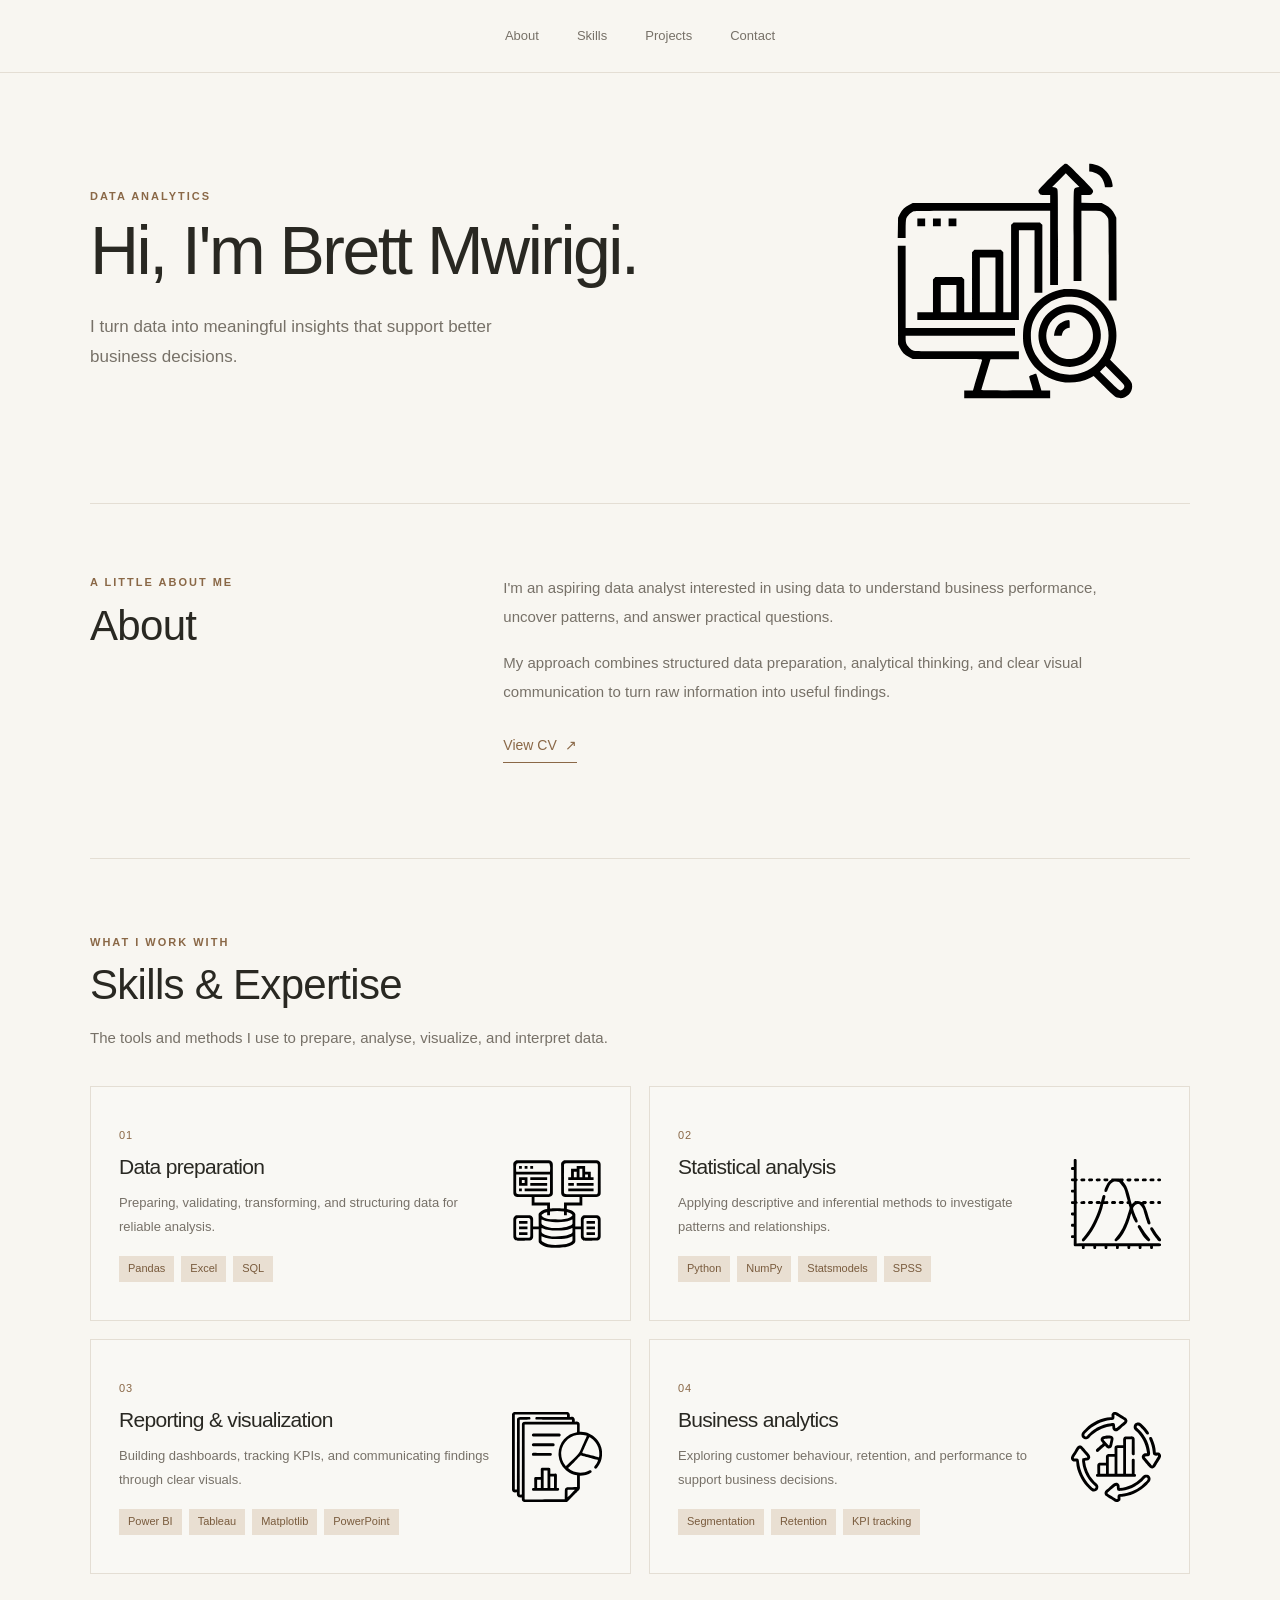
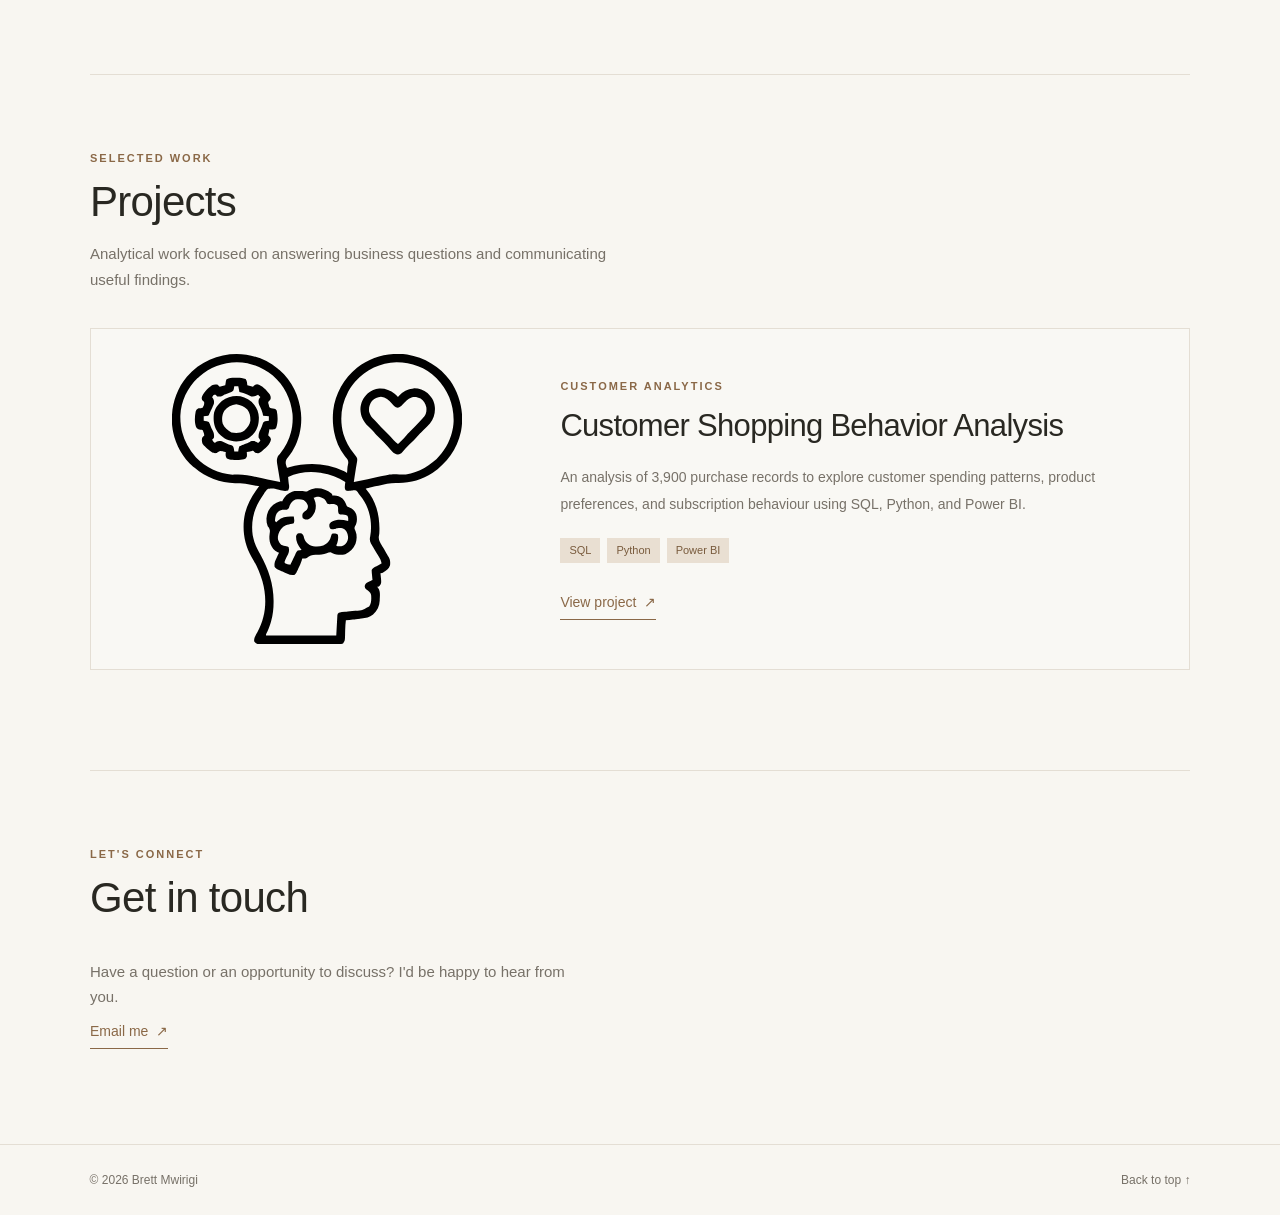
==== index.html @ 51bfefbe "First commit of portfolio website" ====
<!DOCTYPE html>
<html lang="en">
<head>
    <meta charset="UTF-8">
    <meta name="viewport" content="width=device-width, initial-scale=1.0">

    <title>Brett Mwirigi | Data Analyst Portfolio</title>
    <meta name="description" content="Brett Mwirigi's data analytics portfolio, featuring projects in data preparation, statistical analysis, visualization, and business analytics.">

    <link rel="stylesheet" href="portfolio.css">
    <script src="portfolio.js" defer></script>
</head>

<body>

    <!-- Navigation -->
    <header class="site-header">
        <nav class="navigation" aria-label="Main navigation">
            <a href="#about">About</a>
            <a href="#skills">Skills</a>
            <a href="#projects">Projects</a>
            <a href="#contact">Contact</a>
        </nav>
    </header>


    <main>

        <!-- Home / Hero -->
        <section class="hero section" id="home">
            <div class="hero-content">
                <p class="eyebrow">DATA ANALYTICS</p>

                <h1>Hi, I'm Brett Mwirigi.</h1>

                <p class="hero-description">
                    I turn data into meaningful insights that support
                    better business decisions.
                </p>
            </div>

            <div class="hero-illustration">
                <!-- Analytics illustration will be added here -->
                <img
                    src="images/hero_section_image.svg"
                    alt="Data analytics illustration featuring charts and graphs"
                >
            </div>
        </section>


        <!-- About -->
        <section class="about section" id="about">
            <div class="section-heading">
                <p class="eyebrow">A LITTLE ABOUT ME</p>
                <h2>About</h2>
            </div>

            <div class="about-content">
                <p>
                    I'm an aspiring data analyst interested in using data
                    to understand business performance, uncover patterns,
                    and answer practical questions.
                </p>

                <p>
                    My approach combines structured data preparation,
                    analytical thinking, and clear visual communication
                    to turn raw information into useful findings.
                </p>

                <a
                    class="text-link"
                    href="#"
                    target="_blank"
                    rel="noopener noreferrer"
                    aria-label="View my CV"
                >
                    View CV <span aria-hidden="true">↗</span>
                </a>
            </div>
        </section>


        <!-- Skills -->
        <section class="skills section" id="skills">
            <div class="section-heading">
                <p class="eyebrow">WHAT I WORK WITH</p>
                <h2>Skills &amp; Expertise</h2>
                <p class="section-description">
                    The tools and methods I use to prepare, analyse,
                    visualize, and interpret data.
                </p>
            </div>

            <div class="skills-grid">

                <!-- Skill 01 -->
                <article class="skill-card">
                    <div class="skill-copy">
                        <p class="skill-number">01</p>
                        <h3>Data preparation</h3>

                        <p class="skill-description">
                            Preparing, validating, transforming, and
                            structuring data for reliable analysis.
                        </p>

                        <div class="skill-tags">
                            <span>Pandas</span>
                            <span>Excel</span>
                            <span>SQL</span>
                        </div>
                    </div>

                    <div class="skill-illustration">
                        <!-- Data preparation illustration -->
                        <img
                        src="images/data_preparation.svg"
                        alt="Data preparation illustration"
                        >
                    </div>
                </article>


                <!-- Skill 02 -->
                <article class="skill-card">
                    <div class="skill-copy">
                        <p class="skill-number">02</p>
                        <h3>Statistical analysis</h3>

                        <p class="skill-description">
                            Applying descriptive and inferential methods
                            to investigate patterns and relationships.
                        </p>

                        <div class="skill-tags">
                            <span>Python</span>
                            <span>NumPy</span>
                            <span>Statsmodels</span>
                            <span>SPSS</span>
                        </div>
                    </div>

                    <div class="skill-illustration">
                        <!-- Statistical analysis illustration -->
                        <img
                        src="images/statistical_analysis.svg"
                        alt="Statistical  analysis illustration"
                        >
                    </div>
                </article>


                <!-- Skill 03 -->
                <article class="skill-card">
                    <div class="skill-copy">
                        <p class="skill-number">03</p>
                        <h3>Reporting &amp; visualization</h3>

                        <p class="skill-description">
                            Building dashboards, tracking KPIs, and
                            communicating findings through clear visuals.
                        </p>

                        <div class="skill-tags">
                            <span>Power BI</span>
                            <span>Tableau</span>
                            <span>Matplotlib</span>
                            <span>PowerPoint</span>
                        </div>
                    </div>

                    <div class="skill-illustration">
                        <!-- Reporting and visualization illustration -->
                        <img
                        src="images/reporting_visualization.svg"
                        alt="Reporting and visualization illustration"
                        >
                    </div>
                </article>


                <!-- Skill 04 -->
                <article class="skill-card">
                    <div class="skill-copy">
                        <p class="skill-number">04</p>
                        <h3>Business analytics</h3>

                        <p class="skill-description">
                            Exploring customer behaviour, retention,
                            and performance to support business decisions.
                        </p>

                        <div class="skill-tags">
                            <span>Segmentation</span>
                            <span>Retention</span>
                            <span>KPI tracking</span>
                        </div>
                    </div>

                    <div class="skill-illustration">
                        <!-- Business analytics illustration -->
                        <img
                        src="images/business_analytics.svg"
                        alt="Business analytics illustration"
                        >
                    </div>
                </article>

            </div>
        </section>


        <!-- Projects -->
        <section class="projects section" id="projects">
            <div class="section-heading">
                <p class="eyebrow">SELECTED WORK</p>
                <h2>Projects</h2>
                <p class="section-description">
                    Analytical work focused on answering business
                    questions and communicating useful findings.
                </p>
            </div>

            <article class="project-card">

                <a
                    class="project-image"
                    href="project_1.html"
                    target="_blank"
                    rel="noopener noreferrer"
                    aria-label="Open Customer Shopping Behavior Analysis project"
                >
                    <!-- Project preview image -->
                    <img
                        src="images/customer_behavior.svg"
                        alt="Analytics report illustration representing the customer shopping behavior project"
                    >
                </a>

                <div class="project-details">
                    <p class="eyebrow">CUSTOMER ANALYTICS</p>

                    <h3>Customer Shopping Behavior Analysis</h3>

                    <p class="project-description">
                        An analysis of 3,900 purchase records to explore
                        customer spending patterns, product preferences,
                        and subscription behaviour using SQL, Python,
                        and Power BI.
                    </p>

                    <div class="skill-tags project-tags">
                        <span>SQL</span>
                        <span>Python</span>
                        <span>Power BI</span>
                    </div>

                    <a
                        class="text-link"
                        href="project_1.html"
                        target="_blank"
                        rel="noopener noreferrer"
                    >
                        View project <span aria-hidden="true">↗</span>
                    </a>
                </div>

            </article>
        </section>


        <!-- Contact -->
        <section class="contact section" id="contact">
            <div class="section-heading">
                <p class="eyebrow">LET'S CONNECT</p>
                <h2>Get in touch</h2>
            </div>

            <p class="contact-description">
                Have a question or an opportunity to discuss?
                I'd be happy to hear from you.
            </p>

            <a class="text-link" href="mailto:YOUR_EMAIL_HERE">
                Email me <span aria-hidden="true">↗</span>
            </a>
        </section>

    </main>


    <!-- Footer -->
    <footer class="site-footer">
        <p>© <span id="current-year"></span> Brett Mwirigi</p>
        <a href="#home">Back to top ↑</a>
    </footer>

</body>
</html>
---- portfolio.css ----
/* ========================================
   1. GLOBAL SETTINGS
======================================== */

:root {
    --background: #f8f6f1;
    --surface: #f2eee7;
    --text: #292822;
    --muted: #777168;
    --accent: #8a6847;
    --accent-light: #e9dfd2;
    --border: #e4ded4;

    --content-width: 1100px;
    --page-gutter: 7%;
}

* {
    box-sizing: border-box;
    margin: 0;
    padding: 0;
}

html {
    scroll-behavior: smooth;
    scroll-padding-top: 90px;
}

body {
    background: var(--background);
    color: var(--text);
    font-family: Arial, Helvetica, sans-serif;
    font-size: 16px;
    line-height: 1.7;
    -webkit-font-smoothing: antialiased;
}

a {
    color: inherit;
    text-decoration: none;
}

img {
    display: block;
    max-width: 100%;
}

::selection {
    background: var(--accent-light);
    color: var(--text);
}


/* ========================================
   2. SHARED LAYOUT
======================================== */

.section {
    width: min(
        var(--content-width),
        calc(100% - var(--page-gutter) * 2)
    );
    margin-inline: auto;
}

.section-heading {
    margin-bottom: 36px;
}

.eyebrow {
    margin-bottom: 10px;
    color: var(--accent);
    font-size: 11px;
    font-weight: 700;
    letter-spacing: 2px;
    line-height: 1.5;
    text-transform: uppercase;
}

h1,
h2,
h3 {
    color: var(--text);
    font-weight: 500;
    line-height: 1.2;
    letter-spacing: -0.7px;
}

h2 {
    font-size: clamp(30px, 4vw, 42px);
}

.section-description {
    max-width: 540px;
    margin-top: 14px;
    color: var(--muted);
    font-size: 15px;
}


/* ========================================
   3. NAVIGATION
======================================== */

.site-header {
    position: sticky;
    top: 0;
    z-index: 10;
    background: rgba(248, 246, 241, 0.96);
    border-bottom: 1px solid var(--border);
}

.navigation {
    display: flex;
    justify-content: center;
    align-items: center;
    gap: 38px;
    min-height: 72px;
    padding: 14px 24px;
}

.navigation a {
    position: relative;
    color: var(--muted);
    font-size: 13px;
    transition: color 180ms ease;
}

.navigation a::after {
    position: absolute;
    right: 0;
    bottom: -5px;
    left: 0;
    height: 1px;
    background: var(--accent);
    content: "";
    transform: scaleX(0);
    transform-origin: left;
    transition: transform 180ms ease;
}

.navigation a:hover {
    color: var(--text);
}

.navigation a:hover::after {
    transform: scaleX(1);
}


/* ========================================
   4. HERO / HOMEPAGE INTRODUCTION
======================================== */

.hero {
    display: grid;
    grid-template-columns: minmax(0, 1.35fr) minmax(150px, 0.65fr);
    align-items: center;
    gap: 50px;
    min-height: 430px;
    padding-top: 65px;
    padding-bottom: 80px;
}

.hero-content {
    max-width: 650px;
}

.hero h1 {
    max-width: 650px;
    font-size: clamp(42px, 6vw, 68px);
    letter-spacing: -2.5px;
    line-height: 1.08;
}

.hero-description {
    max-width: 470px;
    margin-top: 24px;
    color: var(--muted);
    font-size: 17px;
    line-height: 1.8;
}

/* Small, supporting illustration — not a large hero graphic. */

.hero-illustration {
    display: flex;
    justify-content: center;
    align-items: center;
    width: 100%;
    max-width: 250px;
    justify-self: end;
    transform: translateX(-50px)
}

.hero-illustration img {
    width: 100%;
    max-height: 250px;
    object-fit: contain;
}


/* ========================================
   5. ABOUT
======================================== */

.about {
    display: grid;
    grid-template-columns: 1fr 2fr;
    gap: 70px;
    padding-top: 70px;
    padding-bottom: 95px;
    border-top: 1px solid var(--border);
}

.about .section-heading {
    margin-bottom: 0;
}

.about-content {
    max-width: 620px;
}

.about-content p {
    margin-bottom: 18px;
    color: var(--muted);
    font-size: 15px;
    line-height: 1.9;
}

.text-link {
    display: inline-flex;
    align-items: center;
    gap: 8px;
    width: fit-content;
    margin-top: 10px;
    padding-bottom: 4px;
    border-bottom: 1px solid var(--accent);
    color: var(--accent);
    font-size: 14px;
    transition: color 180ms ease, border-color 180ms ease;
}

.text-link:hover {
    color: var(--text);
    border-color: var(--text);
}

.text-link span {
    transition: transform 180ms ease;
}

.text-link:hover span {
    transform: translate(2px, -2px);
}


/* ========================================
   6. SKILLS
======================================== */

.skills {
    padding-top: 75px;
    padding-bottom: 100px;
    border-top: 1px solid var(--border);
}

.skills-grid {
    display: grid;
    grid-template-columns: repeat(2, minmax(0, 1fr));
    gap: 18px;
}

.skill-card {
    display: grid;
    grid-template-columns: minmax(0, 1fr) 90px;
    align-items: center;
    gap: 18px;
    min-height: 235px;
    padding: 28px;
    border: 1px solid var(--border);
    background: rgba(255, 255, 255, 0.17);
    transition: border-color 200ms ease,
                background-color 200ms ease;
}

.skill-card:hover {
    border-color: #cdbba7;
    background: rgba(255, 255, 255, 0.42);
}

.skill-copy {
    min-width: 0;
}

.skill-number {
    margin-bottom: 10px;
    color: var(--accent);
    font-size: 11px;
    letter-spacing: 1px;
}

.skill-card h3 {
    margin-bottom: 12px;
    font-size: 21px;
}

.skill-description {
    margin-bottom: 18px;
    color: var(--muted);
    font-size: 13px;
    line-height: 1.8;
}

.skill-tags {
    display: flex;
    flex-wrap: wrap;
    gap: 7px;
}

.skill-tags span {
    display: inline-block;
    padding: 4px 9px;
    background: var(--accent-light);
    color: #795b3d;
    font-size: 11px;
    line-height: 1.6;
}

.skill-illustration {
    display: flex;
    justify-content: center;
    align-items: center;
    width: 90px;
    min-height: 100px;
}

.skill-illustration img {
    width: 100%;
    max-height: 105px;
    object-fit: contain;
}


/* ========================================
   7. PROJECTS
======================================== */

.projects {
    padding-top: 75px;
    padding-bottom: 100px;
    border-top: 1px solid var(--border);
}

.project-card {
    display: grid;
    grid-template-columns: 2fr 3fr;
    align-items: stretch;
    gap: 42px;
    padding: 25px;
    border: 1px solid var(--border);
    background: rgba(255, 255, 255, 0.18);
    transition: border-color 200ms ease;
}

.project-card:hover {
    border-color: #cdbba7;
}

.project-image {
    display: flex;
    justify-content: center;
    align-items: center;
    height: 290px;
    overflow: hidden;
    background: transparent;
}

.project-image-placeholder {
    display: flex;
    justify-content: center;
    align-items: center;
    width: 100%;
    height: 290px;
    color: var(--accent);
    font-size: 12px;
    letter-spacing: 2px;
}

/* Actual project preview images will use this styling. */

.project-image img {
    width: 100%;
    height: 100%;
    object-fit: contain;
    object-position: center;
    transition: transform 350ms ease;
}

.project-image:hover img {
    transform: scale(1.025);
}

.project-details {
    display: flex;
    flex-direction: column;
    align-items: flex-start;
    justify-content: center;
    padding: 18px 10px 18px 0;
}

.project-details h3 {
    margin-bottom: 18px;
    font-size: clamp(23px, 3vw, 31px);
    line-height: 1.35;
}

.project-description {
    margin-bottom: 20px;
    color: var(--muted);
    font-size: 14px;
    line-height: 1.9;
}

.project-tags {
    margin-bottom: 18px;
}


/* ========================================
   8. CONTACT
======================================== */

.contact {
    padding-top: 75px;
    padding-bottom: 95px;
    border-top: 1px solid var(--border);
}

.contact-description {
    max-width: 500px;
    margin-top: 18px;
    color: var(--muted);
    font-size: 15px;
}


/* ========================================
   9. FOOTER
======================================== */

.site-footer {
    display: flex;
    justify-content: space-between;
    align-items: center;
    gap: 20px;
    padding: 25px var(--page-gutter);
    border-top: 1px solid var(--border);
    color: var(--muted);
    font-size: 12px;
}

.site-footer a {
    transition: color 180ms ease;
}

.site-footer a:hover {
    color: var(--accent);
}


/* ========================================
   10. RESPONSIVE LAYOUT
======================================== */

@media (max-width: 800px) {
    .hero {
        grid-template-columns: minmax(0, 1fr) 150px;
        gap: 25px;
        min-height: 370px;
    }

    .hero-illustration {
        max-width: 150px;
    }

    .hero-illustration img {
        max-height: 145px;
    }

    .about {
        grid-template-columns: 1fr;
        gap: 24px;
    }

    .skills-grid {
        grid-template-columns: 1fr;
    }

    .project-card {
        gap: 25px;
    }

    .skill-card {
        min-height: 210px;
    }
}


@media (max-width: 560px) {
    :root {
        --page-gutter: 6%;
    }

    .navigation {
        justify-content: space-between;
        gap: 15px;
        min-height: 64px;
        padding-inline: var(--page-gutter);
    }

    .navigation a {
        font-size: 12px;
    }

    .hero {
        grid-template-columns: minmax(0, 1fr) 85px;
        gap: 12px;
        min-height: 330px;
        padding-top: 55px;
        padding-bottom: 60px;
    }

    .hero h1 {
        font-size: clamp(34px, 9vw, 45px);
        letter-spacing: -1.5px;
    }

    .hero-description {
        margin-top: 18px;
        font-size: 14px;
    }

    .hero-illustration {
        max-width: 85px;
    }

    .hero-illustration img {
        max-height: 95px;
    }

    .about,
    .skills,
    .projects,
    .contact {
        padding-top: 55px;
        padding-bottom: 65px;
    }

    .section-heading {
        margin-bottom: 28px;
    }

    .skill-card {
        grid-template-columns: minmax(0, 1fr) 65px;
        gap: 12px;
        padding: 21px 17px;
    }

    .skill-illustration {
        width: 65px;
    }

    .skill-illustration img {
        max-height: 75px;
    }

    .project-card {
        grid-template-columns: 1fr;
        gap: 22px;
        padding: 16px;
    }

    .project-image,
    .project-image-placeholder {
        min-height: 200px;
    }

    .project-image img {
        min-height: 200px;
    }

    .project-details {
        padding: 5px 2px 12px;
    }

    .site-footer {
        align-items: flex-start;
        flex-direction: column;
        gap: 8px;
    }
}


/* ========================================
   11. ACCESSIBILITY
======================================== */

a:focus-visible {
    outline: 2px solid var(--accent);
    outline-offset: 5px;
}

@media (prefers-reduced-motion: reduce) {
    html {
        scroll-behavior: auto;
    }

    *,
    *::before,
    *::after {
        transition-duration: 0.01ms !important;
        animation-duration: 0.01ms !important;
        animation-iteration-count: 1 !important;
    }
}



/* ========================================
   12. PROJECT PAGE
======================================== */

/* Project navigation */

.project-header {
    display: flex;
    justify-content: space-between;
    align-items: center;
    gap: 20px;

    min-height: 72px;
    padding: 14px var(--page-gutter);

    border-bottom: 1px solid var(--border);
    background: var(--background);
}

.project-name {
    color: var(--text);
    font-size: 13px;
    font-weight: 600;
    letter-spacing: 0.2px;
}

.project-back-link {
    color: var(--muted);
    font-size: 13px;

    transition: color 180ms ease;
}

.project-back-link:hover {
    color: var(--accent);
}


/* Project introduction */

.project-intro {
    padding-top: 65px;
    padding-bottom: 45px;
}

.project-intro h1 {
    max-width: 850px;

    font-size: clamp(35px, 5vw, 58px);
    letter-spacing: -2px;
    line-height: 1.15;
}

.project-intro-description {
    max-width: 650px;

    margin-top: 20px;

    color: var(--muted);
    font-size: 15px;
    line-height: 1.9;
}


/* ========================================
   13. PRESENTATION CAROUSEL
======================================== */

.presentation {
    padding-top: 15px;
    padding-bottom: 75px;
}


/* Main carousel */

.carousel {
    width: 100%;
}


/* Slides container */

.carousel-slides {
    position: relative;

    width: 100%;
    height: 460px;

    aspect-ratio: 16 / 9;


    overflow: hidden;

    background: transparent;
    border-top: 1px solid var(--border);
    border-bottom: 1px solid var(--border);
    border-left: 1px solid transparent;
    border-right: 1px solid transparent;
}


/* Individual slides */

.carousel-slide {
    position: absolute;
    inset: 0;

    display: flex;
    align-items: center;
    justify-content: center;
    
    width: 100%;
    height: 100%;

    padding: 1px;

    opacity: 0;
    visibility: hidden;

    transition: 
        opacity 0.5s ease,
        visibility 0.5s ease;
}

.carousel-slide.is-active {
    opacity: 1;
    visibility: visible;
}


/* Presentation images */

.carousel-slide img {
    display: block;

    width: 100%;
    height: 100%;

    max-height: 450px;

    margin-inline: auto;

    object-fit: contain;
    object-position: center;
}


/* ========================================
   CAROUSEL CONTROLS
======================================== */

.carousel-controls {
    display: flex;
    justify-content: center;
    align-items: center;

    gap: 32px;

    margin-top: 25px;
}


/* Minimal text-style controls */

.carousel-control {
    padding: 5px 0;

    border: none;
    border-bottom: 1px solid transparent;

    background: transparent;

    color: var(--muted);

    font-family: inherit;
    font-size: 13px;

    cursor: pointer;

    transition:
        color 180ms ease,
        border-color 180ms ease;
}

.carousel-control:hover {
    color: var(--text);
    border-color: var(--accent);
}


/* Pagination and counter */

.carousel-pagination {
    display: flex;
    justify-content: space-between;
    align-items: center;

    gap: 20px;

    margin-top: 22px;
}


/* Generated pagination dots */

.carousel-dots {
    display: flex;
    align-items: center;

    gap: 7px;
}

.carousel-dot {
    width: 6px;
    height: 6px;

    padding: 0;

    border: none;
    border-radius: 0;

    background: var(--border);

    cursor: pointer;

    transition:
        background-color 180ms ease,
        width 180ms ease;
}

.carousel-dot:hover {
    background: var(--muted);
}

.carousel-dot.is-active {
    width: 20px;

    background: var(--accent);
}


/* Slide counter */

.carousel-counter {
    color: var(--muted);

    font-size: 11px;
    letter-spacing: 1px;
    font-variant-numeric: tabular-nums;
}


/* ========================================
   CAROUSEL PROGRESS ANIMATION
======================================== */

.carousel-progress {
    width: 100%;
    height: 1px;

    margin-top: 15px;

    overflow: hidden;

    background: var(--border);
}

.carousel-progress-bar {
    width: 0%;
    height: 100%;

    background: var(--accent);
}


/* ========================================
   14. PROJECT CONTENT SECTIONS
======================================== */

/* Shared section layout */

.project-overview,
.project-tools,
.project-repository {
    padding-top: 70px;
    padding-bottom: 85px;

    border-top: 1px solid var(--border);
}


/* Project section headings */

.project-section-heading {
    max-width: 750px;

    margin-bottom: 30px;
}

.project-section-heading h2 {
    max-width: 750px;

    font-size: clamp(28px, 4vw, 40px);
    line-height: 1.25;
}


/* Project overview text */

.project-overview-content {
    max-width: 760px;
}

.project-overview-content p {
    margin-bottom: 18px;

    color: var(--muted);

    font-size: 15px;
    line-height: 1.9;
}


/* Dashboard link */

.project-overview-content .text-link {
    margin-left: 5px;
}


/* ========================================
   15. TOOLS AND TECHNIQUES
======================================== */

.project-tools-content {
    display: grid;

    grid-template-columns: repeat(3, minmax(0, 1fr));

    column-gap: 35px;
    row-gap: 30px;
}


/* Individual tool items */

.project-tool-item {
    padding-bottom: 18px;

    border-bottom: 1px solid var(--border);
}

.project-tool-item h3 {
    margin-bottom: 7px;

    font-size: 16px;
    font-weight: 500;
}

.project-tool-item p {
    color: var(--muted);

    font-size: 13px;
    line-height: 1.8;
}


/* ========================================
   16. PROJECT REPOSITORY
======================================== */

.project-repository h2 {
    max-width: 650px;

    font-size: clamp(28px, 4vw, 40px);
}

.project-repository-description {
    max-width: 600px;

    margin-top: 18px;

    color: var(--muted);

    font-size: 15px;
    line-height: 1.9;
}

.project-repository .text-link {
    margin-top: 20px;
}


/* ========================================
   17. PROJECT PAGE RESPONSIVE LAYOUT
======================================== */

@media (max-width: 800px) {

    .project-intro {
        padding-top: 55px;
    }

    .carousel-slide {
        padding: 15px;
    }

    .carousel-slide img {
        max-height: 500px;
    }

    .project-tools-content {
        grid-template-columns: repeat(2, minmax(0, 1fr));

        column-gap: 25px;
        row-gap: 25px;
    }

}


/* Mobile */

@media (max-width: 560px) {

    .project-header {
        min-height: 64px;

        padding-inline: var(--page-gutter);
    }

    .project-name,
    .project-back-link {
        font-size: 12px;
    }

    .project-intro {
        padding-top: 45px;
        padding-bottom: 35px;
    }

    .project-intro h1 {
        font-size: clamp(32px, 8vw, 42px);
        letter-spacing: -1.3px;
    }

    .project-intro-description {
        margin-top: 16px;

        font-size: 14px;
    }

    .presentation {
        padding-top: 10px;
        padding-bottom: 55px;
    }

    .carousel-slide {
        padding: 8px;
    }

    .carousel-slide img {
        max-height: 350px;
    }

    .carousel-controls {
        gap: 20px;
        margin-top: 20px;
    }

    .carousel-control {
        font-size: 12px;
    }

    .carousel-pagination {
        margin-top: 18px;
    }

    .project-overview,
    .project-tools,
    .project-repository {
        padding-top: 55px;
        padding-bottom: 65px;
    }

    .project-section-heading {
        margin-bottom: 24px;
    }

    .project-overview-content p {
        font-size: 14px;
    }

    .project-tools-content {
        grid-template-columns: 1fr;

        row-gap: 20px;
    }

    .project-tool-item {
        padding-bottom: 15px;
    }

    .project-repository-description {
        font-size: 14px;
    }

}
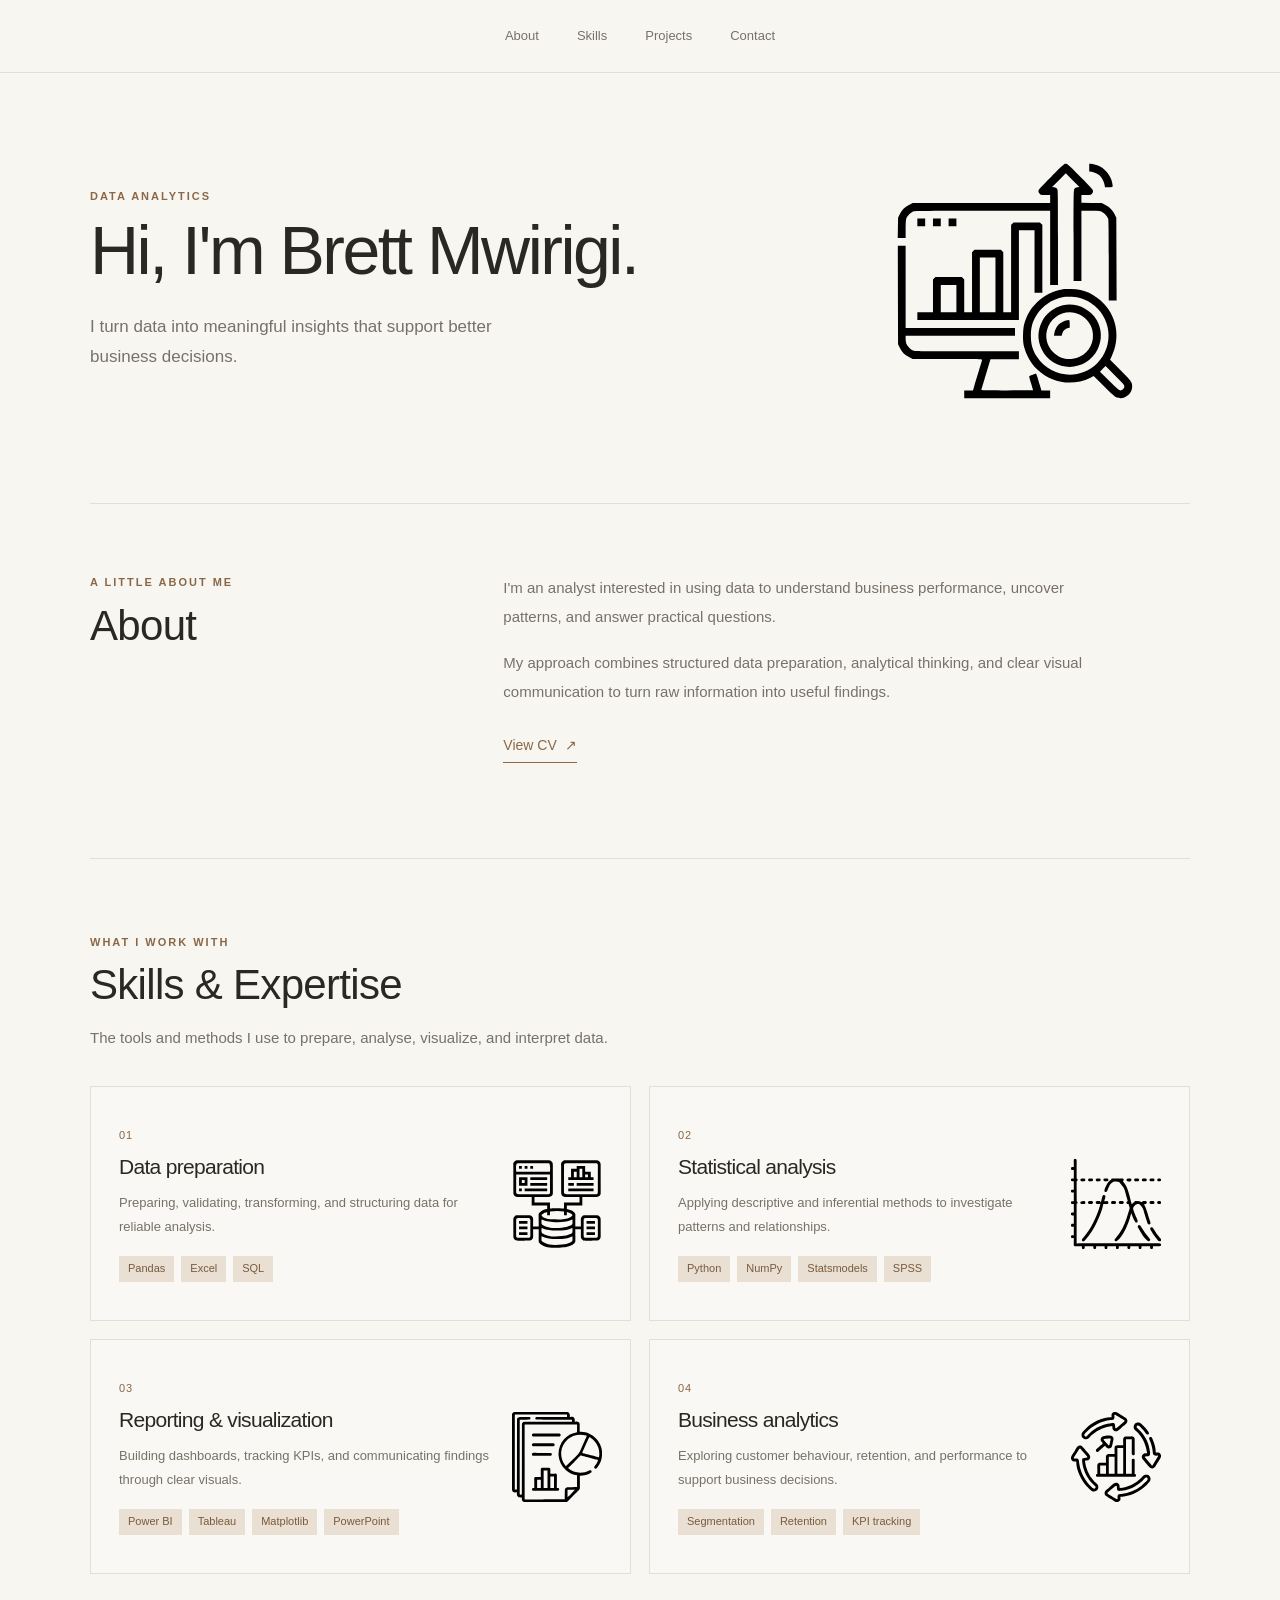
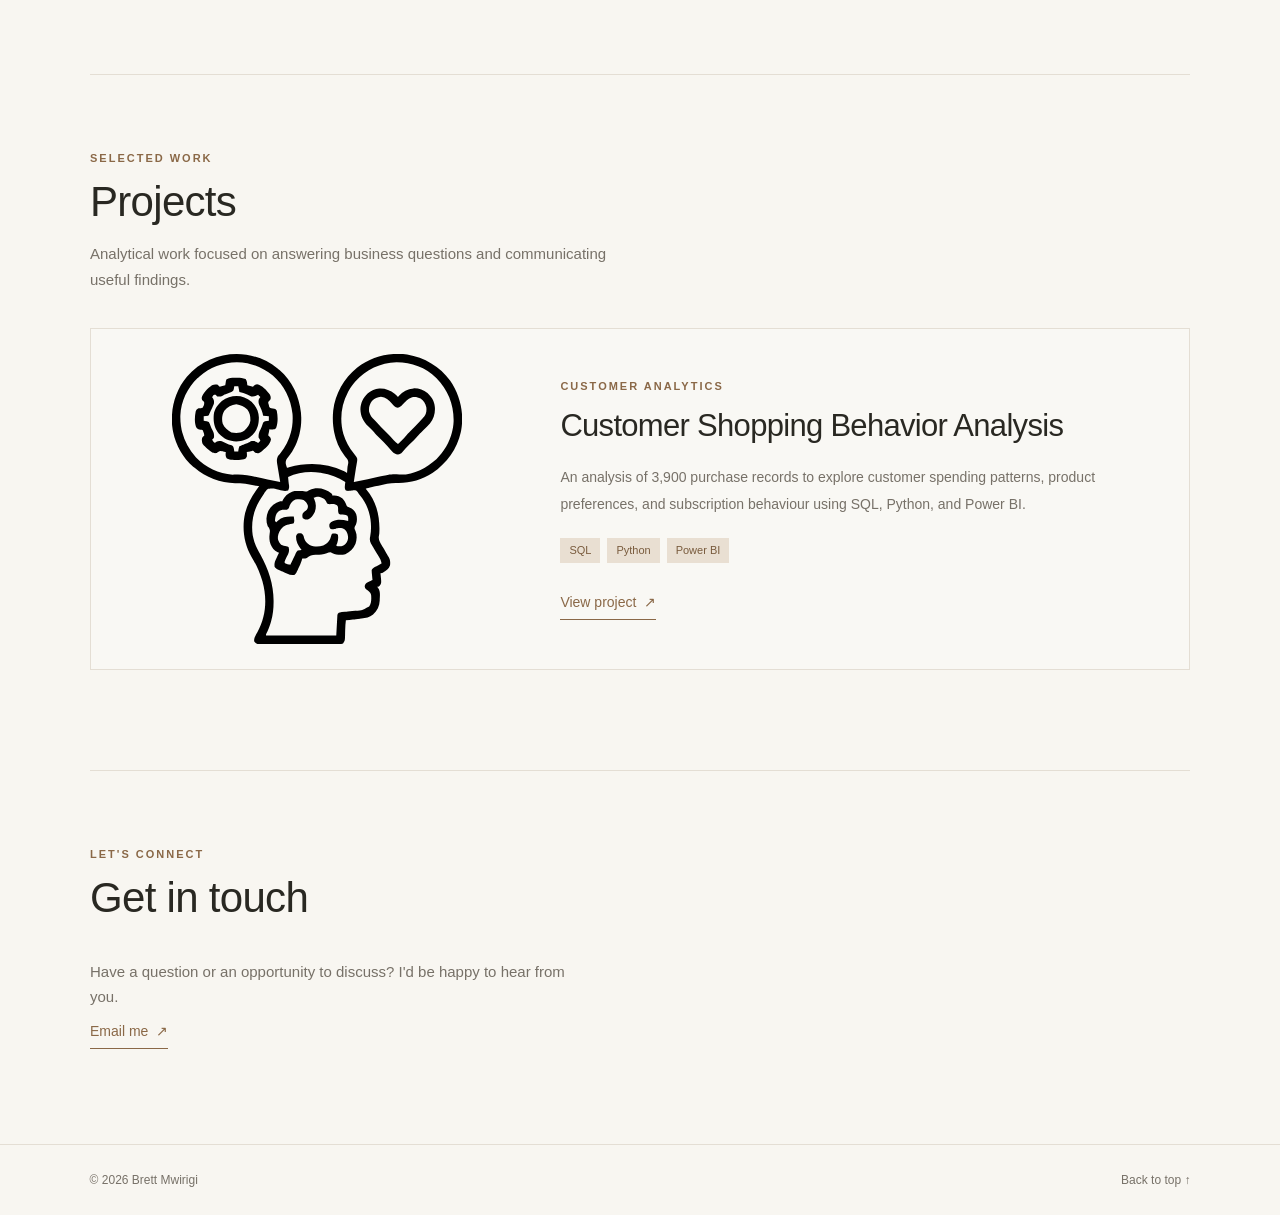
==== commit 3f0f9766: "Linked CV" ====
--- a/index.html
+++ b/index.html
@@ -59,7 +59,7 @@
 
             <div class="about-content">
                 <p>
-                    I'm an aspiring data analyst interested in using data
+                    I'm an analyst interested in using data
                     to understand business performance, uncover patterns,
                     and answer practical questions.
                 </p>
@@ -72,7 +72,7 @@
 
                 <a
                     class="text-link"
-                    href="#"
+                    href="https://drive.google.com/file/d/1cNOWJ9ypdTwkrC0cMKOPQ9JM_FEdCs00/view?usp=drive_link"
                     target="_blank"
                     rel="noopener noreferrer"
                     aria-label="View my CV"
